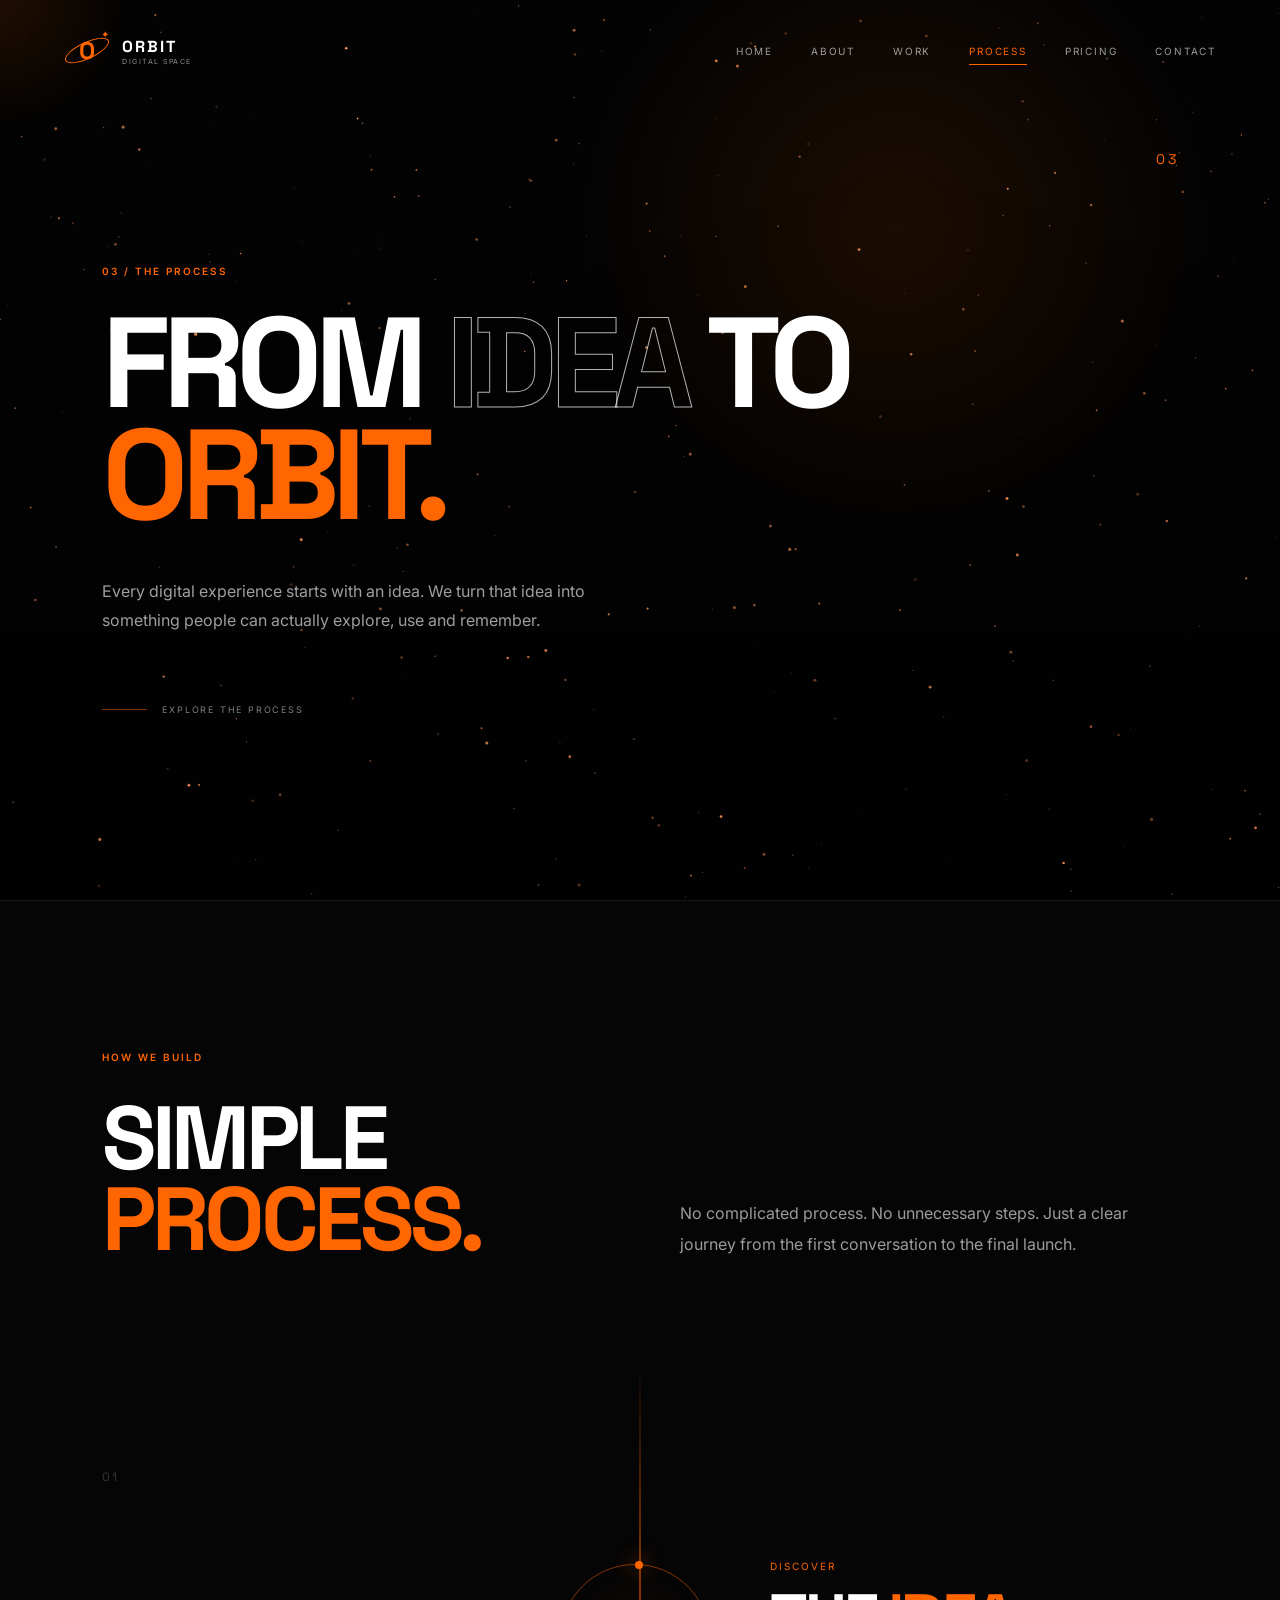
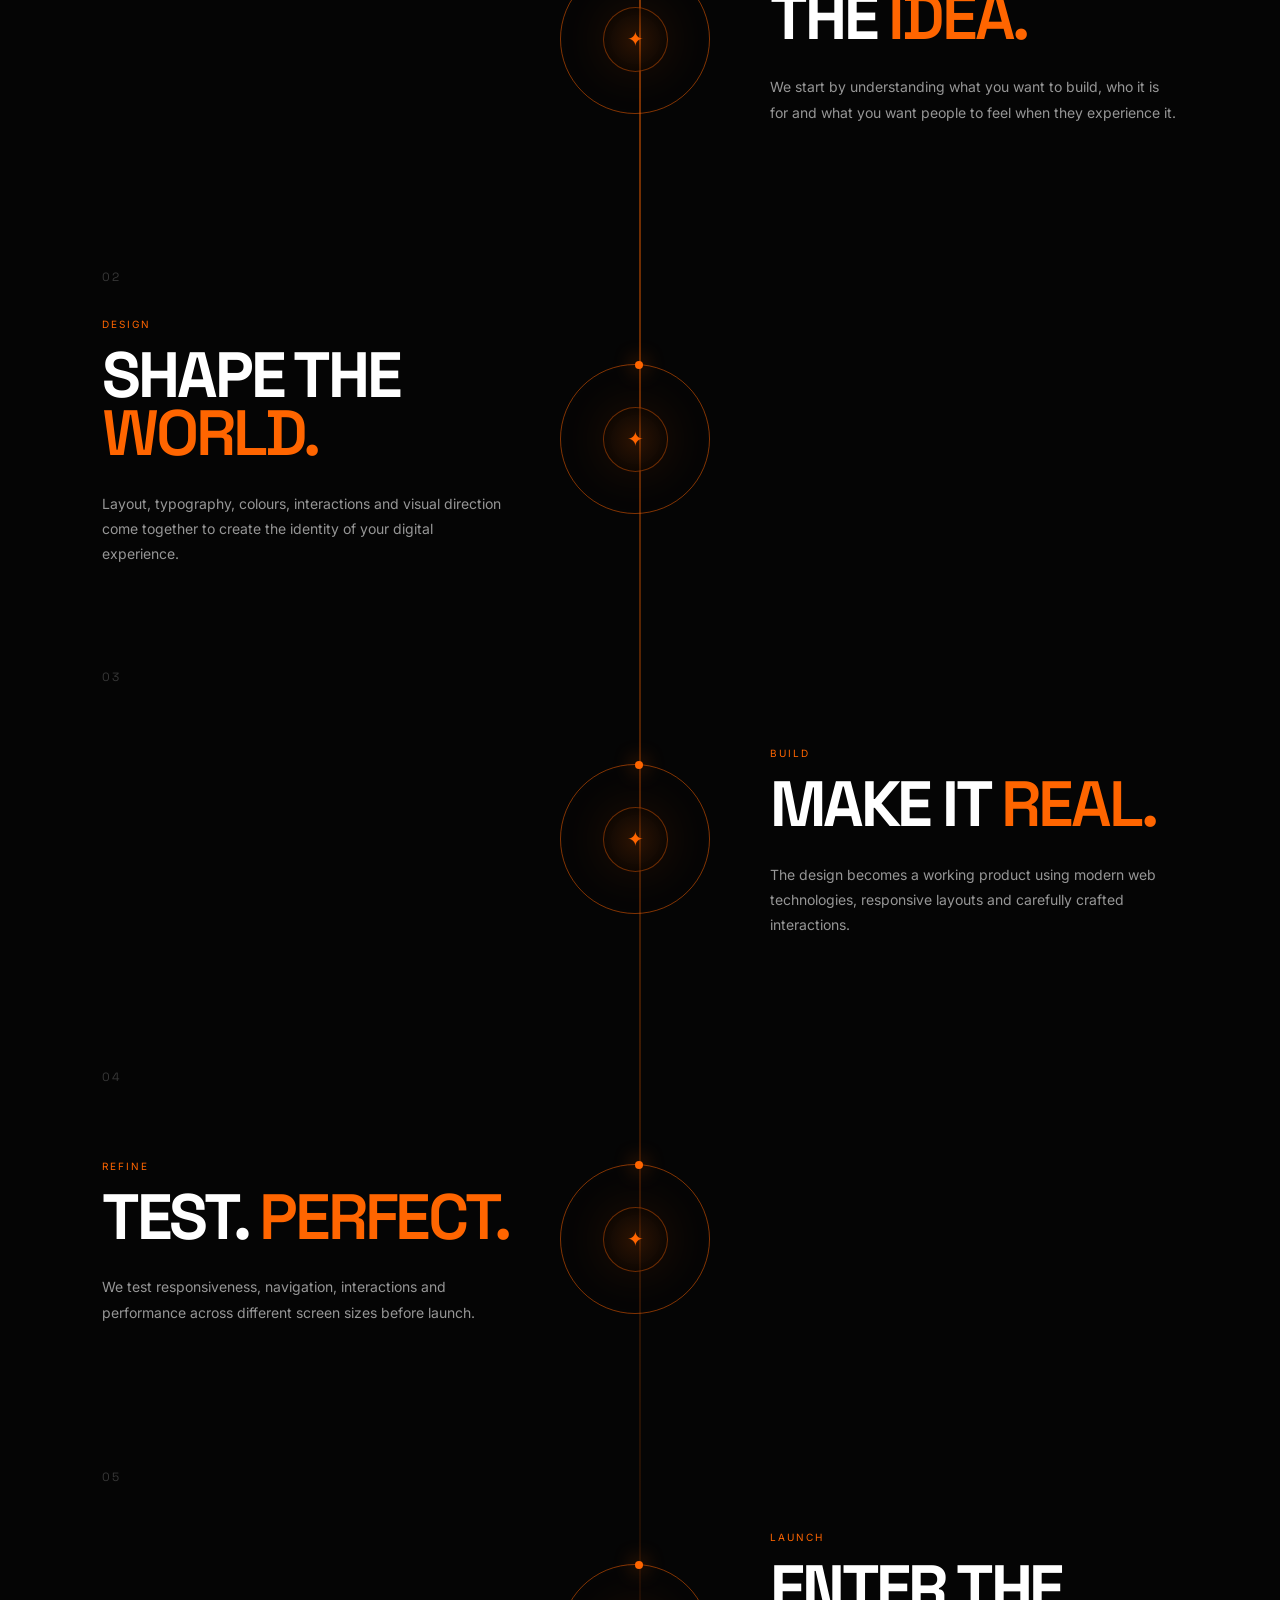
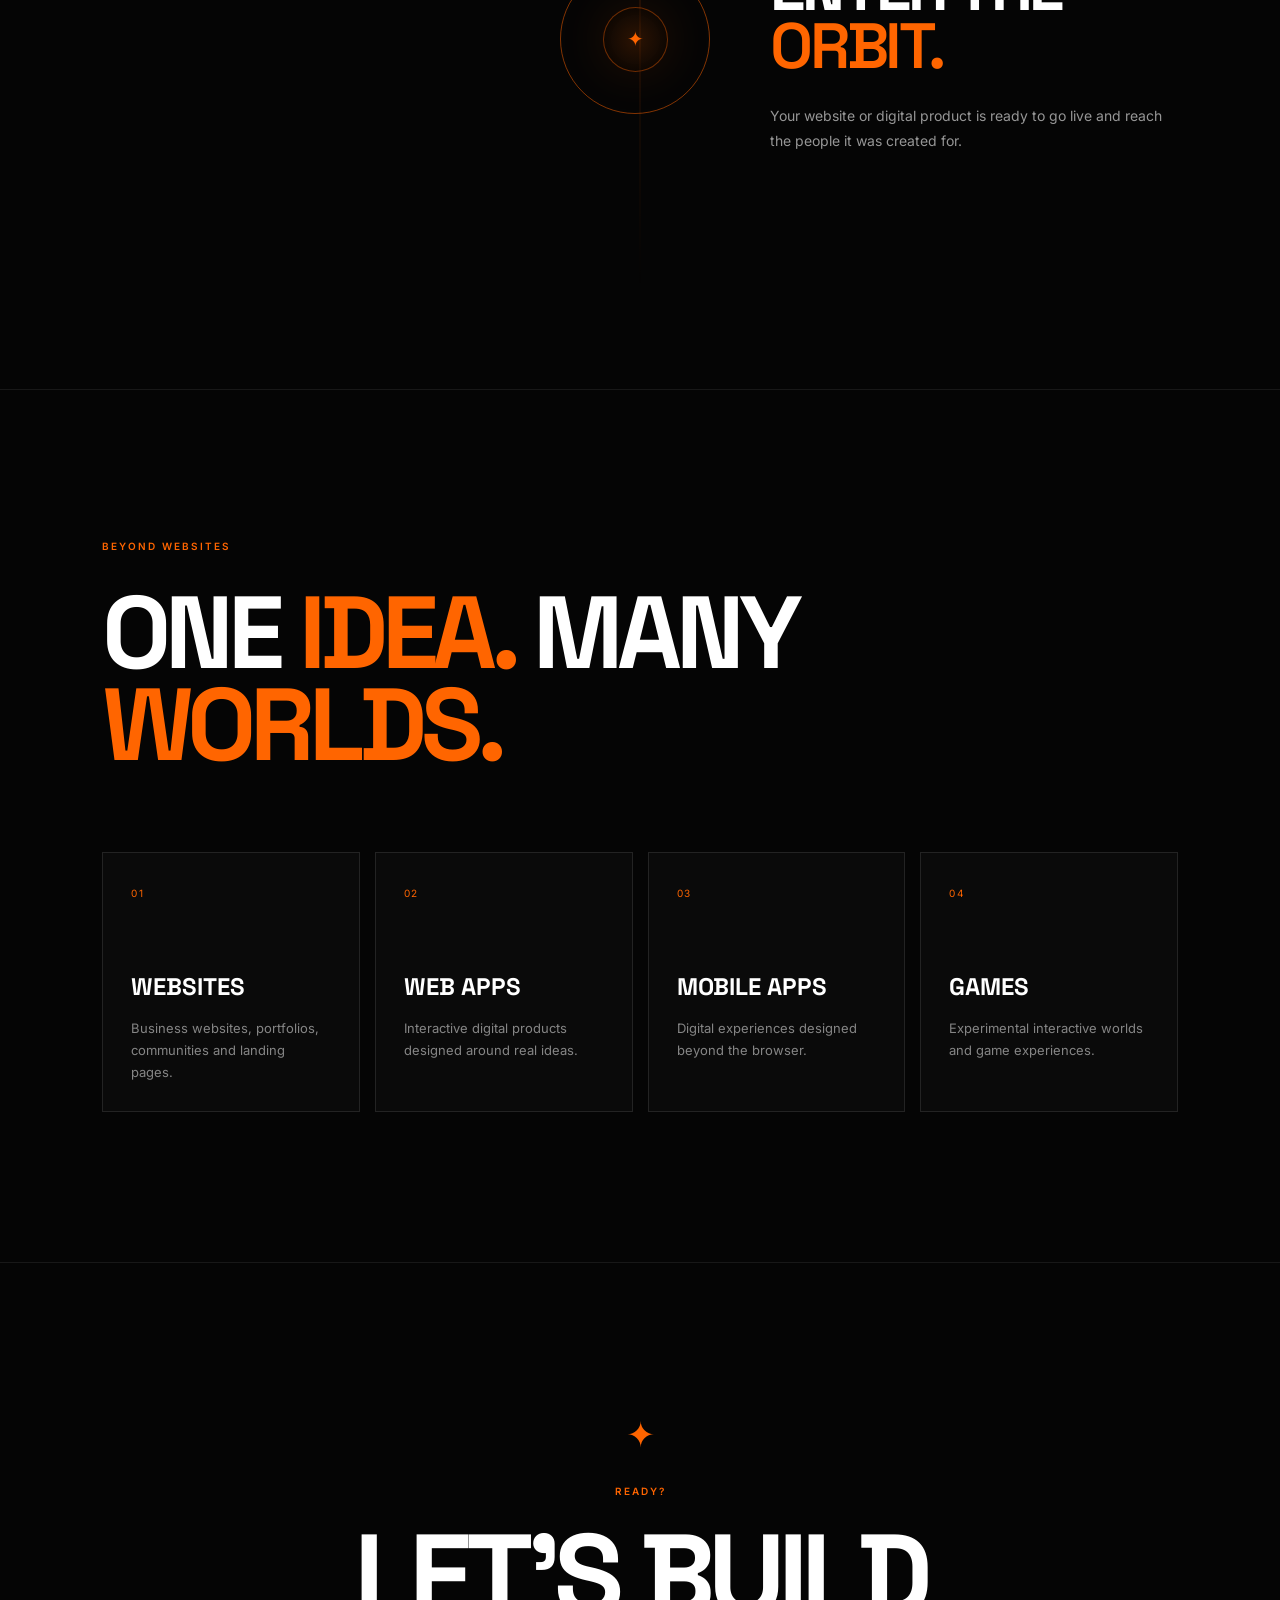
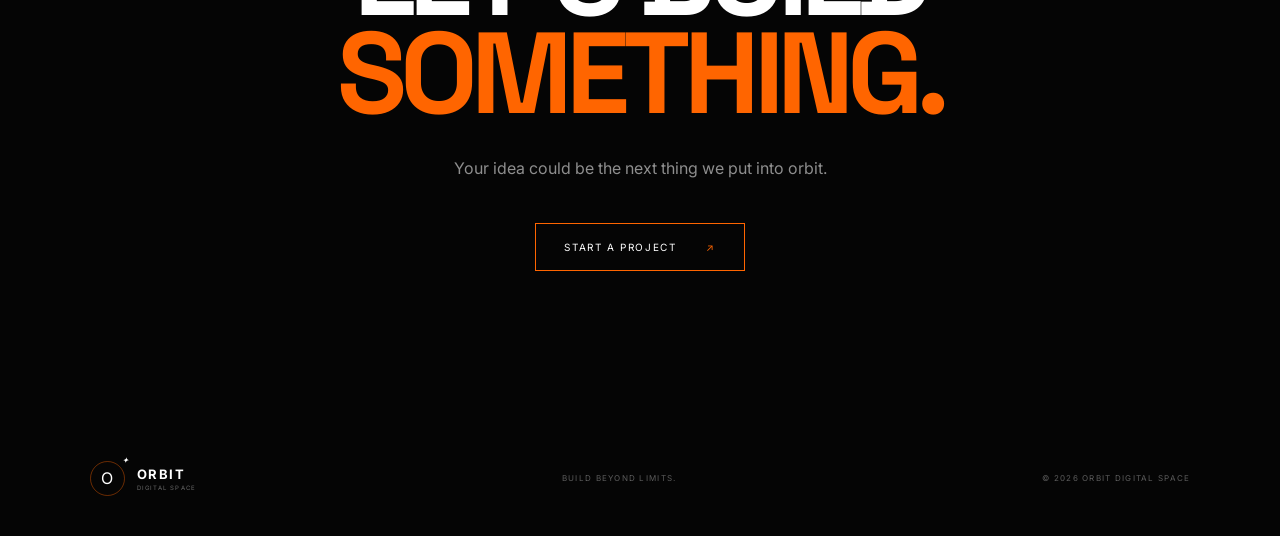
==== process.html @ d272f517 "first commit" ====
<!DOCTYPE html>
<html lang="en">

<head>

    <meta charset="UTF-8">

    <meta
        name="viewport"
        content="width=device-width, initial-scale=1.0"
    >

    <meta
        name="description"
        content="Orbit Digital Space — Our process for building websites, apps and digital experiences."
    >

    <title>Process — Orbit Digital Space</title>

    <link
        rel="preconnect"
        href="https://fonts.googleapis.com"
    >

    <link
        href="https://fonts.googleapis.com/css2?family=Inter:wght@400;500;600;700;800&family=Space+Grotesk:wght@400;500;600;700&display=swap"
        rel="stylesheet"
    >

    <link
        rel="stylesheet"
        href="css/process.css"
    >

</head>


<body>


<!-- =====================================================
     SPACE BACKGROUND
====================================================== -->

<div class="space-background">

    <video
        id="spaceVideo"
        autoplay
        muted
        loop
        playsinline
        preload="auto"
    >

        <source
            src="assets/space.mp4"
            type="video/mp4"
        >

    </video>

</div>


<div class="space-overlay"></div>

<canvas id="spaceCanvas"></canvas>

<div class="cursor-glow"></div>


<!-- =====================================================
     HEADER
====================================================== -->

<header class="header">


    <a
        href="index.html"
        class="brand"
    >

        <div class="brand-symbol">

            <span class="brand-ring"></span>

            <span class="brand-letter">
                O
            </span>

            <span class="brand-star">
                ✦
            </span>

        </div>


        <div class="brand-text">

            <strong>
                ORBIT
            </strong>

            <small>
                DIGITAL SPACE
            </small>

        </div>

    </a>


    <!-- DESKTOP NAVIGATION -->

    <nav class="desktop-nav">

        <a href="index.html">
            HOME
        </a>


        
        <a href="about.html">
            ABOUT
        </a>



        <a href="work.html">
            WORK
        </a>

        <a
            href="process.html"
            class="active"
        >
            PROCESS
        </a>

        <a href="pricing.html">
            PRICING
        </a>

        <a href="contact.html">
            CONTACT
        </a>

    </nav>


    <!-- MOBILE MENU BUTTON -->

    <button
        class="menu-button"
        id="menuButton"
        aria-label="Open navigation"
    >

        <span></span>
        <span></span>
        <span></span>

    </button>

</header>


<!-- =====================================================
     MOBILE MENU
====================================================== -->

<div
    class="menu"
    id="menu"
>


    <div class="menu-top">

        <span>
            ORBIT / NAVIGATION
        </span>

        <button
            id="menuClose"
            class="menu-close"
        >
            CLOSE ×
        </button>

    </div>


    <div class="menu-links">

        <a href="index.html">

            <span>01</span>

            HOME

            <b>↗</b>

        </a>


        <a href="work.html">

            <span>02</span>

            WORK

            <b>↗</b>

        </a>


        <a
            href="process.html"
            class="active"
        >

            <span>03</span>

            PROCESS

            <b>↗</b>

        </a>


        <a href="pricing.html">

            <span>04</span>

            PRICING

            <b>↗</b>

        </a>


        <a href="contact.html">

            <span>05</span>

            CONTACT

            <b>↗</b>

        </a>

    </div>


    <div class="menu-bottom">

        <span>
            BUILD BEYOND LIMITS.
        </span>

        <span>
            INDIA ✦ 2026
        </span>

    </div>

</div>



<!-- =====================================================
     MAIN
====================================================== -->

<main>


<!-- =====================================================
     PROCESS HERO
====================================================== -->

<section class="process-hero">


    <div class="hero-number">
        03
    </div>


    <div class="section-tag">
        03 / THE PROCESS
    </div>


    <h1>

        FROM

        <span class="outline">
            IDEA
        </span>

        TO

        <span>
            ORBIT.
        </span>

    </h1>


    <p>

        Every digital experience starts with an idea.
        We turn that idea into something people can
        actually explore, use and remember.

    </p>


    <div class="scroll-indicator">

        <span></span>

        EXPLORE THE PROCESS

    </div>


</section>



<!-- =====================================================
     PROCESS INTRO
====================================================== -->

<section class="process-intro">


    <div class="section-tag">
        HOW WE BUILD
    </div>


    <div class="intro-grid">

        <h2>

            SIMPLE
            <span>
                PROCESS.
            </span>

        </h2>


        <p>

            No complicated process.
            No unnecessary steps.

            Just a clear journey from the first
            conversation to the final launch.

        </p>

    </div>

</section>



<!-- =====================================================
     PROCESS STEPS
====================================================== -->

<section class="process-section">


    <div class="process-line"></div>


    <!-- STEP 01 -->

    <article class="process-step">


        <div class="step-number">
            01
        </div>


        <div class="step-orbit">

            <div class="orbit-ring"></div>

            <div class="orbit-core">
                ✦
            </div>

        </div>


        <div class="step-content">

            <span>
                DISCOVER
            </span>

            <h2>
                THE
                <strong>IDEA.</strong>
            </h2>

            <p>

                We start by understanding what you
                want to build, who it is for and what
                you want people to feel when they
                experience it.

            </p>

        </div>

    </article>



    <!-- STEP 02 -->

    <article class="process-step reverse">


        <div class="step-number">
            02
        </div>


        <div class="step-orbit">

            <div class="orbit-ring"></div>

            <div class="orbit-core">
                ✦
            </div>

        </div>


        <div class="step-content">

            <span>
                DESIGN
            </span>

            <h2>
                SHAPE THE
                <strong>WORLD.</strong>
            </h2>

            <p>

                Layout, typography, colours,
                interactions and visual direction
                come together to create the identity
                of your digital experience.

            </p>

        </div>

    </article>



    <!-- STEP 03 -->

    <article class="process-step">


        <div class="step-number">
            03
        </div>


        <div class="step-orbit">

            <div class="orbit-ring"></div>

            <div class="orbit-core">
                ✦
            </div>

        </div>


        <div class="step-content">

            <span>
                BUILD
            </span>

            <h2>
                MAKE IT
                <strong>REAL.</strong>
            </h2>

            <p>

                The design becomes a working product
                using modern web technologies,
                responsive layouts and carefully
                crafted interactions.

            </p>

        </div>

    </article>



    <!-- STEP 04 -->

    <article class="process-step reverse">


        <div class="step-number">
            04
        </div>


        <div class="step-orbit">

            <div class="orbit-ring"></div>

            <div class="orbit-core">
                ✦
            </div>

        </div>


        <div class="step-content">

            <span>
                REFINE
            </span>

            <h2>
                TEST.
                <strong>PERFECT.</strong>
            </h2>

            <p>

                We test responsiveness, navigation,
                interactions and performance across
                different screen sizes before launch.

            </p>

        </div>

    </article>



    <!-- STEP 05 -->

    <article class="process-step final-step">


        <div class="step-number">
            05
        </div>


        <div class="step-orbit final-orbit">

            <div class="orbit-ring"></div>

            <div class="orbit-core">
                ✦
            </div>

        </div>


        <div class="step-content">

            <span>
                LAUNCH
            </span>

            <h2>
                ENTER THE
                <strong>ORBIT.</strong>
            </h2>

            <p>

                Your website or digital product
                is ready to go live and reach the
                people it was created for.

            </p>

        </div>

    </article>

</section>



<!-- =====================================================
     DIGITAL SERVICES
====================================================== -->

<section class="services">


    <div class="section-tag">
        BEYOND WEBSITES
    </div>


    <h2>

        ONE

        <span>
            IDEA.
        </span>

        MANY

        <span>
            WORLDS.
        </span>

    </h2>


    <div class="service-grid">


        <div class="service-card">

            <span>
                01
            </span>

            <h3>
                WEBSITES
            </h3>

            <p>
                Business websites, portfolios,
                communities and landing pages.
            </p>

        </div>


        <div class="service-card">

            <span>
                02
            </span>

            <h3>
                WEB APPS
            </h3>

            <p>
                Interactive digital products
                designed around real ideas.
            </p>

        </div>


        <div class="service-card">

            <span>
                03
            </span>

            <h3>
                MOBILE APPS
            </h3>

            <p>
                Digital experiences designed
                beyond the browser.
            </p>

        </div>


        <div class="service-card">

            <span>
                04
            </span>

            <h3>
                GAMES
            </h3>

            <p>
                Experimental interactive worlds
                and game experiences.
            </p>

        </div>

    </div>

</section>



<!-- =====================================================
     FINAL CTA
====================================================== -->

<section class="process-cta">


    <div class="cta-star">
        ✦
    </div>


    <div class="section-tag">
        READY?
    </div>


    <h2>

        LET'S BUILD

        <span>
            SOMETHING.
        </span>

    </h2>


    <p>
        Your idea could be the next thing we put into orbit.
    </p>


    <a
        href="contact.html"
        class="cta-button"
    >

        START A PROJECT

        <span>↗</span>

    </a>

</section>


</main>




<!-- =====================================================
     FOOTER
====================================================== -->

<footer>

    <div class="footer-brand">

        <div class="footer-symbol">

            <span>
                O
            </span>

            <i>
                ✦
            </i>

        </div>


        <div>

            <strong>
                ORBIT
            </strong>

            <small>
                DIGITAL SPACE
            </small>

        </div>

    </div>


    <p>
        BUILD BEYOND LIMITS.
    </p>


    <span>
        © 2026 ORBIT DIGITAL SPACE
    </span>

</footer>



<script src="js/process.js"></script>

</body>

</html>
---- css/process.css ----
/* =========================================================
   ORBIT DIGITAL SPACE
   PROCESS PAGE
========================================================= */

* {
    margin: 0;
    padding: 0;
    box-sizing: border-box;
}


html {
    scroll-behavior: smooth;
}


body {
    background: #050505;
    color: #ffffff;

    font-family: "Inter", sans-serif;

    overflow-x: hidden;
}


a {
    color: inherit;
    text-decoration: none;
}


button {
    font-family: inherit;
}


/* =========================================================
   SPACE BACKGROUND
========================================================= */

.space-background {
    position: fixed;
    inset: 0;

    z-index: -10;

    overflow: hidden;

    background: #050505;
}


.space-background video {
    width: 100%;
    height: 100%;

    object-fit: cover;

    opacity: .42;

    filter:
        brightness(.45)
        contrast(1.15)
        saturate(.8);
}


.space-overlay {
    position: fixed;
    inset: 0;

    z-index: -9;

    pointer-events: none;

    background:
        radial-gradient(
            circle at 70% 25%,
            rgba(255,101,0,.10),
            transparent 28%
        ),
        linear-gradient(
            180deg,
            rgba(0,0,0,.25),
            rgba(0,0,0,.75)
        );
}


#spaceCanvas {
    position: fixed;
    inset: 0;

    width: 100%;
    height: 100%;

    z-index: -8;

    pointer-events: none;
}


.cursor-glow {
    position: fixed;

    width: 280px;
    height: 280px;

    border-radius: 50%;

    background:
        radial-gradient(
            circle,
            rgba(255,101,0,.12),
            transparent 65%
        );

    pointer-events: none;

    transform: translate(-50%, -50%);

    z-index: -5;

    filter: blur(10px);
}


/* =========================================================
   HEADER
========================================================= */

.header {
    position: fixed;

    top: 0;
    left: 0;

    width: 100%;

    padding: 28px 5vw;

    display: flex;
    align-items: center;
    justify-content: space-between;

    z-index: 100;

    transition: .4s;
}


.brand {
    display: flex;
    align-items: center;

    gap: 13px;
}


.brand-symbol {
    position: relative;

    width: 45px;
    height: 45px;

    display: grid;
    place-items: center;
}


.brand-letter {
    font-family: "Space Grotesk";

    font-size: 24px;
    font-weight: 700;

    color: #ff6500;

    z-index: 2;
}


.brand-ring {
    position: absolute;

    width: 48px;
    height: 17px;

    border: 1px solid #ff6500;

    border-radius: 50%;

    transform: rotate(-25deg);
}


.brand-star {
    position: absolute;

    top: 0;
    right: 0;

    color: #ff6500;

    font-size: 10px;
}


.brand-text {
    display: flex;
    flex-direction: column;
}


.brand-text strong {
    font-family: "Space Grotesk";

    font-size: 16px;

    letter-spacing: .12em;
}


.brand-text small {
    font-size: 7px;

    letter-spacing: .22em;

    opacity: .55;
}


/* =========================================================
   DESKTOP NAV
========================================================= */

.desktop-nav {
    display: flex;

    align-items: center;

    gap: 38px;
}


.desktop-nav a {
    position: relative;

    font-size: 10px;

    letter-spacing: .18em;

    opacity: .6;

    transition: .3s;
}


.desktop-nav a::after {
    content: "";

    position: absolute;

    left: 0;
    bottom: -8px;

    width: 0;
    height: 1px;

    background: #ff6500;

    transition: .3s;
}


.desktop-nav a:hover,
.desktop-nav a.active {
    color: #ff6500;

    opacity: 1;
}


.desktop-nav a:hover::after,
.desktop-nav a.active::after {
    width: 100%;
}


/* =========================================================
   MOBILE MENU BUTTON
========================================================= */

.menu-button {
    display: none;

    width: 50px;
    height: 50px;

    border: 1px solid rgba(255,255,255,.18);

    background: rgba(0,0,0,.25);

    border-radius: 50%;

    flex-direction: column;

    align-items: center;
    justify-content: center;

    gap: 5px;

    cursor: pointer;

    transition: .3s;
}


.menu-button:hover {
    border-color: #ff6500;

    transform: rotate(8deg);
}


.menu-button span {
    width: 17px;
    height: 1px;

    background: white;
}


/* =========================================================
   MOBILE MENU
========================================================= */

.menu {
    position: fixed;

    inset: 0;

    background:
        radial-gradient(
            circle at 80% 30%,
            rgba(255,101,0,.14),
            transparent 35%
        ),
        #070707;

    z-index: 200;

    padding: 35px 5vw;

    transform: translateY(-105%);

    transition:
        transform .7s cubic-bezier(.16,1,.3,1);

    display: flex;

    flex-direction: column;
}


.menu.open {
    transform: translateY(0);
}


.menu-top {
    display: flex;

    justify-content: space-between;

    font-size: 10px;

    letter-spacing: .2em;

    opacity: .65;
}


.menu-close {
    border: 0;

    background: none;

    color: white;

    cursor: pointer;

    font-size: 11px;

    letter-spacing: .15em;
}


.menu-links {
    flex: 1;

    display: flex;

    flex-direction: column;

    justify-content: center;

    max-width: 900px;

    width: 100%;

    margin: auto;
}


.menu-links a {
    display: grid;

    grid-template-columns:
        60px 1fr 30px;

    align-items: center;

    padding: 20px 0;

    border-bottom:
        1px solid rgba(255,255,255,.1);

    font-family: "Space Grotesk";

    font-size: clamp(32px, 6vw, 70px);

    font-weight: 600;

    transition: .35s;
}


.menu-links a span {
    font-size: 11px;

    opacity: .4;
}


.menu-links a b {
    color: #ff6500;

    font-size: 22px;
}


.menu-links a:hover,
.menu-links a.active {
    color: #ff6500;

    padding-left: 18px;
}


.menu-bottom {
    display: flex;

    justify-content: space-between;

    font-size: 9px;

    letter-spacing: .18em;

    opacity: .45;
}


/* =========================================================
   GENERAL
========================================================= */

.section-tag {
    color: #ff6500;

    font-size: 10px;

    letter-spacing: .2em;

    font-weight: 600;
}


.outline {
    color: transparent;

    -webkit-text-stroke:
        1px rgba(255,255,255,.7);
}


/* =========================================================
   PROCESS HERO
========================================================= */

.process-hero {
    min-height: 100vh;

    padding:
        180px 8vw
        100px;

    display: flex;

    flex-direction: column;

    justify-content: center;

    position: relative;
}


.hero-number {
    position: absolute;

    top: 150px;
    right: 8vw;

    font-family: "Space Grotesk";

    font-size: 14px;

    color: #ff6500;

    letter-spacing: .15em;
}


.process-hero h1 {
    max-width: 1000px;

    margin-top: 30px;

    font-family: "Space Grotesk";

    font-size: clamp(
        55px,
        10vw,
        150px
    );

    line-height: .88;

    letter-spacing: -.06em;
}


.process-hero h1 span:last-child {
    color: #ff6500;
}


.process-hero p {
    max-width: 550px;

    margin-top: 45px;

    font-size: 16px;

    line-height: 1.8;

    color: rgba(255,255,255,.62);
}


.scroll-indicator {
    display: flex;

    align-items: center;

    gap: 15px;

    margin-top: 70px;

    font-size: 9px;

    letter-spacing: .2em;

    opacity: .5;
}


.scroll-indicator span {
    width: 45px;

    height: 1px;

    background: #ff6500;
}


/* =========================================================
   INTRO
========================================================= */

.process-intro {
    padding:
        150px 8vw
        100px;

    border-top:
        1px solid rgba(255,255,255,.08);
}


.intro-grid {
    display: grid;

    grid-template-columns: 1fr 1fr;

    gap: 80px;

    margin-top: 35px;
}


.intro-grid h2 {
    font-family: "Space Grotesk";

    font-size: clamp(
        50px,
        7vw,
        100px
    );

    line-height: .9;

    letter-spacing: -.05em;
}


.intro-grid h2 span {
    color: #ff6500;
}


.intro-grid p {
    max-width: 480px;

    align-self: end;

    color: rgba(255,255,255,.6);

    font-size: 16px;

    line-height: 1.9;
}


/* =========================================================
   PROCESS STEPS
========================================================= */

.process-section {
    position: relative;

    padding:
        80px 8vw
        150px;
}


.process-line {
    position: absolute;

    left: 50%;

    top: 0;
    bottom: 100px;

    width: 1px;

    background:
        linear-gradient(
            180deg,
            transparent,
            #ff6500 10%,
            rgba(255,101,0,.15) 90%,
            transparent
        );

    transform: translateX(-50%);
}


.process-step {
    position: relative;

    min-height: 400px;

    display: grid;

    grid-template-columns:
        1fr 160px 1fr;

    align-items: center;

    gap: 50px;

    max-width: 1200px;

    margin: auto;

    padding: 60px 0;
}


.step-number {
    position: absolute;

    top: 30px;
    left: 0;

    color: rgba(255,255,255,.2);

    font-family: "Space Grotesk";

    font-size: 12px;

    letter-spacing: .15em;
}


.step-orbit {
    grid-column: 2;

    grid-row: 1;

    width: 150px;
    height: 150px;

    border-radius: 50%;

    position: relative;

    display: grid;

    place-items: center;
}


.orbit-ring {
    position: absolute;

    inset: 0;

    border: 1px solid
        rgba(255,101,0,.5);

    border-radius: 50%;

    animation:
        orbitRotate 12s linear infinite;
}


.orbit-ring::before {
    content: "";

    position: absolute;

    width: 8px;
    height: 8px;

    background: #ff6500;

    border-radius: 50%;

    top: -4px;
    left: 50%;

    box-shadow:
        0 0 20px #ff6500;
}


.orbit-core {
    width: 65px;
    height: 65px;

    border-radius: 50%;

    display: grid;

    place-items: center;

    color: #ff6500;

    border:
        1px solid rgba(255,101,0,.4);

    background:
        radial-gradient(
            circle,
            rgba(255,101,0,.16),
            rgba(0,0,0,.6)
        );

    box-shadow:
        0 0 50px rgba(255,101,0,.12);

    font-size: 20px;
}


.step-content {
    grid-column: 3;
}


.process-step.reverse .step-content {
    grid-column: 1;

    grid-row: 1;
}


.step-content > span {
    color: #ff6500;

    font-size: 10px;

    letter-spacing: .2em;
}


.step-content h2 {
    margin-top: 15px;

    font-family: "Space Grotesk";

    font-size: clamp(
        42px,
        5vw,
        72px
    );

    line-height: .9;

    letter-spacing: -.05em;
}


.step-content h2 strong {
    color: #ff6500;

    font-weight: 600;
}


.step-content p {
    max-width: 440px;

    margin-top: 28px;

    color: rgba(255,255,255,.58);

    line-height: 1.8;

    font-size: 14px;
}


@keyframes orbitRotate {

    from {
        transform: rotate(0deg);
    }

    to {
        transform: rotate(360deg);
    }

}


/* =========================================================
   SERVICES
========================================================= */

.services {
    padding:
        150px 8vw;

    border-top:
        1px solid rgba(255,255,255,.08);
}


.services h2 {
    max-width: 1000px;

    margin-top: 35px;

    font-family: "Space Grotesk";

    font-size: clamp(
        55px,
        8vw,
        110px
    );

    line-height: .9;

    letter-spacing: -.06em;
}


.services h2 span {
    color: #ff6500;
}


.service-grid {
    display: grid;

    grid-template-columns:
        repeat(4, 1fr);

    gap: 15px;

    margin-top: 80px;
}


.service-card {
    min-height: 260px;

    padding: 28px;

    border:
        1px solid rgba(255,255,255,.1);

    background:
        rgba(255,255,255,.025);

    transition: .4s;
}


.service-card:hover {
    transform: translateY(-8px);

    border-color:
        rgba(255,101,0,.5);

    background:
        rgba(255,101,0,.05);
}


.service-card > span {
    color: #ff6500;

    font-size: 10px;

    letter-spacing: .15em;
}


.service-card h3 {
    margin-top: 70px;

    font-family: "Space Grotesk";

    font-size: 24px;
}


.service-card p {
    margin-top: 15px;

    font-size: 13px;

    line-height: 1.7;

    color: rgba(255,255,255,.5);
}


/* =========================================================
   CTA
========================================================= */

.process-cta {
    min-height: 75vh;

    padding: 150px 8vw;

    display: flex;

    flex-direction: column;

    align-items: center;

    justify-content: center;

    text-align: center;

    position: relative;

    border-top:
        1px solid rgba(255,255,255,.08);
}


.cta-star {
    color: #ff6500;

    font-size: 35px;

    margin-bottom: 30px;

    animation:
        floatStar 3s ease-in-out infinite;
}


.process-cta h2 {
    margin-top: 30px;

    font-family: "Space Grotesk";

    font-size: clamp(
        55px,
        9vw,
        130px
    );

    line-height: .85;

    letter-spacing: -.06em;
}


.process-cta h2 span {
    display: block;

    color: #ff6500;
}


.process-cta p {
    margin-top: 35px;

    color: rgba(255,255,255,.55);
}


.cta-button {
    margin-top: 45px;

    padding: 17px 28px;

    border: 1px solid #ff6500;

    color: white;

    font-size: 10px;

    letter-spacing: .16em;

    transition: .35s;
}


.cta-button span {
    margin-left: 25px;

    color: #ff6500;
}


.cta-button:hover {
    background: #ff6500;

    color: #050505;

    box-shadow:
        0 0 35px rgba(255,101,0,.25);
}


@keyframes floatStar {

    0%,
    100% {
        transform: translateY(0);
    }

    50% {
        transform: translateY(-12px);
    }

}

/* =========================================================
   FOOTER
========================================================= */

footer {

    position: relative;

    z-index: 10;

    padding: 40px 7vw;

    display: flex;

    align-items: center;

    justify-content: space-between;

    gap: 30px;

    border-top: 1px solid var(--line);

    background: #050505;

}


.footer-brand {

    display: flex;

    align-items: center;

    gap: 12px;

}


.footer-symbol {

    position: relative;

    width: 35px;
    height: 35px;

    display: grid;

    place-items: center;

    border: 1px solid rgba(255,101,0,.4);

    border-radius: 50%;

}


.footer-symbol span {

    color: var(--orange);

    font-family: var(--display);

}


.footer-symbol i {

    position: absolute;

    right: -5px;
    top: -7px;

    color: var(--orange);

    font-size: 8px;

}


.footer-brand strong {

    display: block;

    font-family: var(--display);

    font-size: 13px;

    letter-spacing: .12em;

}


.footer-brand small {

    display: block;

    margin-top: 2px;

    font-size: 6px;

    letter-spacing: .2em;

    color: rgba(255,255,255,.4);

}


footer p,
footer > span {

    color: rgba(255,255,255,.35);

    font-size: 8px;

    letter-spacing: .16em;

}





/* =========================================================
   MOBILE
========================================================= */

@media (max-width: 900px) {

    .header {
        padding: 20px 6vw;
    }


    .desktop-nav {
        display: none;
    }


    .menu-button {
        display: flex;
    }


    .process-hero {
        padding:
            150px 7vw
            80px;
    }


    .hero-number {
        top: 120px;

        right: 7vw;
    }


    .process-hero h1 {
        font-size:
            clamp(55px, 15vw, 100px);
    }


    .process-intro {
        padding:
            100px 7vw;
    }


    .intro-grid {
        grid-template-columns: 1fr;

        gap: 35px;
    }


    .process-section {
        padding:
            50px 7vw
            100px;
    }


    .process-line {
        left: 35px;
    }


    .process-step,
    .process-step.reverse {
        display: grid;

        grid-template-columns:
            70px 1fr;

        gap: 25px;

        min-height: 350px;

        padding: 50px 0;
    }


    .step-number {
        position: static;

        grid-column: 1;

        grid-row: 1;

        align-self: start;
    }


    .step-orbit {
        grid-column: 2;

        grid-row: 1;

        width: 100px;
        height: 100px;

        margin-bottom: 20px;
    }


    .orbit-core {
        width: 45px;
        height: 45px;

        font-size: 15px;
    }


    .step-content,
    .process-step.reverse .step-content {
        grid-column: 2;

        grid-row: 2;
    }


    .step-content h2 {
        font-size:
            clamp(38px, 10vw, 60px);
    }


    .services {
        padding:
            100px 7vw;
    }


    .service-grid {
        grid-template-columns:
            repeat(2, 1fr);

        gap: 10px;

        margin-top: 50px;
    }


    .service-card {
        min-height: 230px;

        padding: 22px;
    }


    .service-card h3 {
        margin-top: 45px;
    }


    .process-cta {
        min-height: 65vh;

        padding:
            100px 7vw;
    }


    footer {
        flex-direction: column;

        gap: 20px;

        text-align: center;
    }

}


@media (max-width: 550px) {

    .brand-text small {
        font-size: 6px;
    }


    .brand-text strong {
        font-size: 14px;
    }


    .brand-symbol {
        width: 38px;
        height: 38px;
    }


    .brand-ring {
        width: 42px;
    }


    .process-hero {
        min-height: 90vh;
    }


    .process-hero p {
        font-size: 14px;
    }


    .process-line {
        left: 29px;
    }


    .process-step,
    .process-step.reverse {
        grid-template-columns:
            45px 1fr;

        gap: 15px;
    }


    .step-orbit {
        width: 75px;
        height: 75px;
    }


    .orbit-core {
        width: 36px;
        height: 36px;

        font-size: 12px;
    }


    .step-content h2 {
        font-size: 38px;
    }


    .step-content p {
        font-size: 13px;
    }


    .service-grid {
        grid-template-columns: 1fr;
    }


    .service-card {
        min-height: auto;

        padding: 25px;
    }


    .service-card h3 {
        margin-top: 35px;
    }


    .menu {
        padding:
            25px 6vw;
    }


    .menu-links a {
        grid-template-columns:
            40px 1fr 25px;

        font-size:
            clamp(30px, 11vw, 55px);

        padding: 16px 0;
    }


    .menu-bottom {
        font-size: 7px;
    }

}
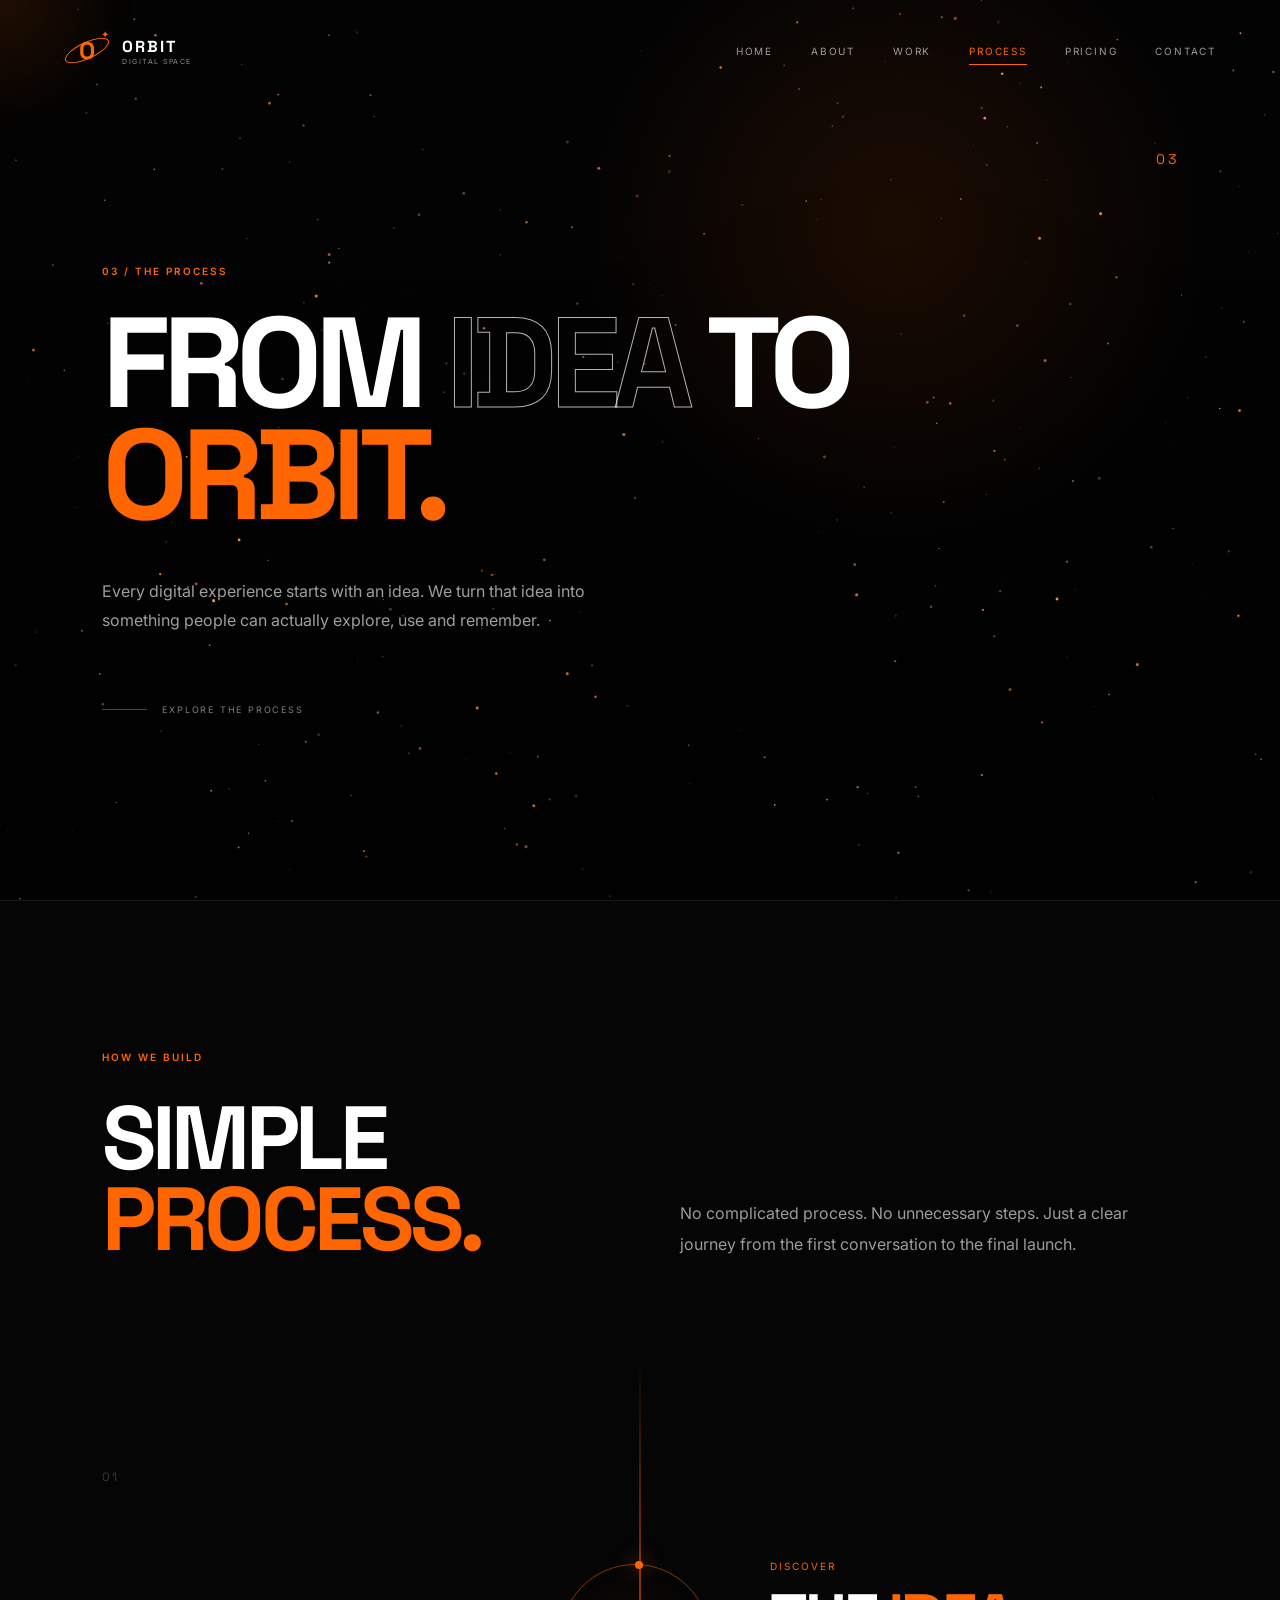
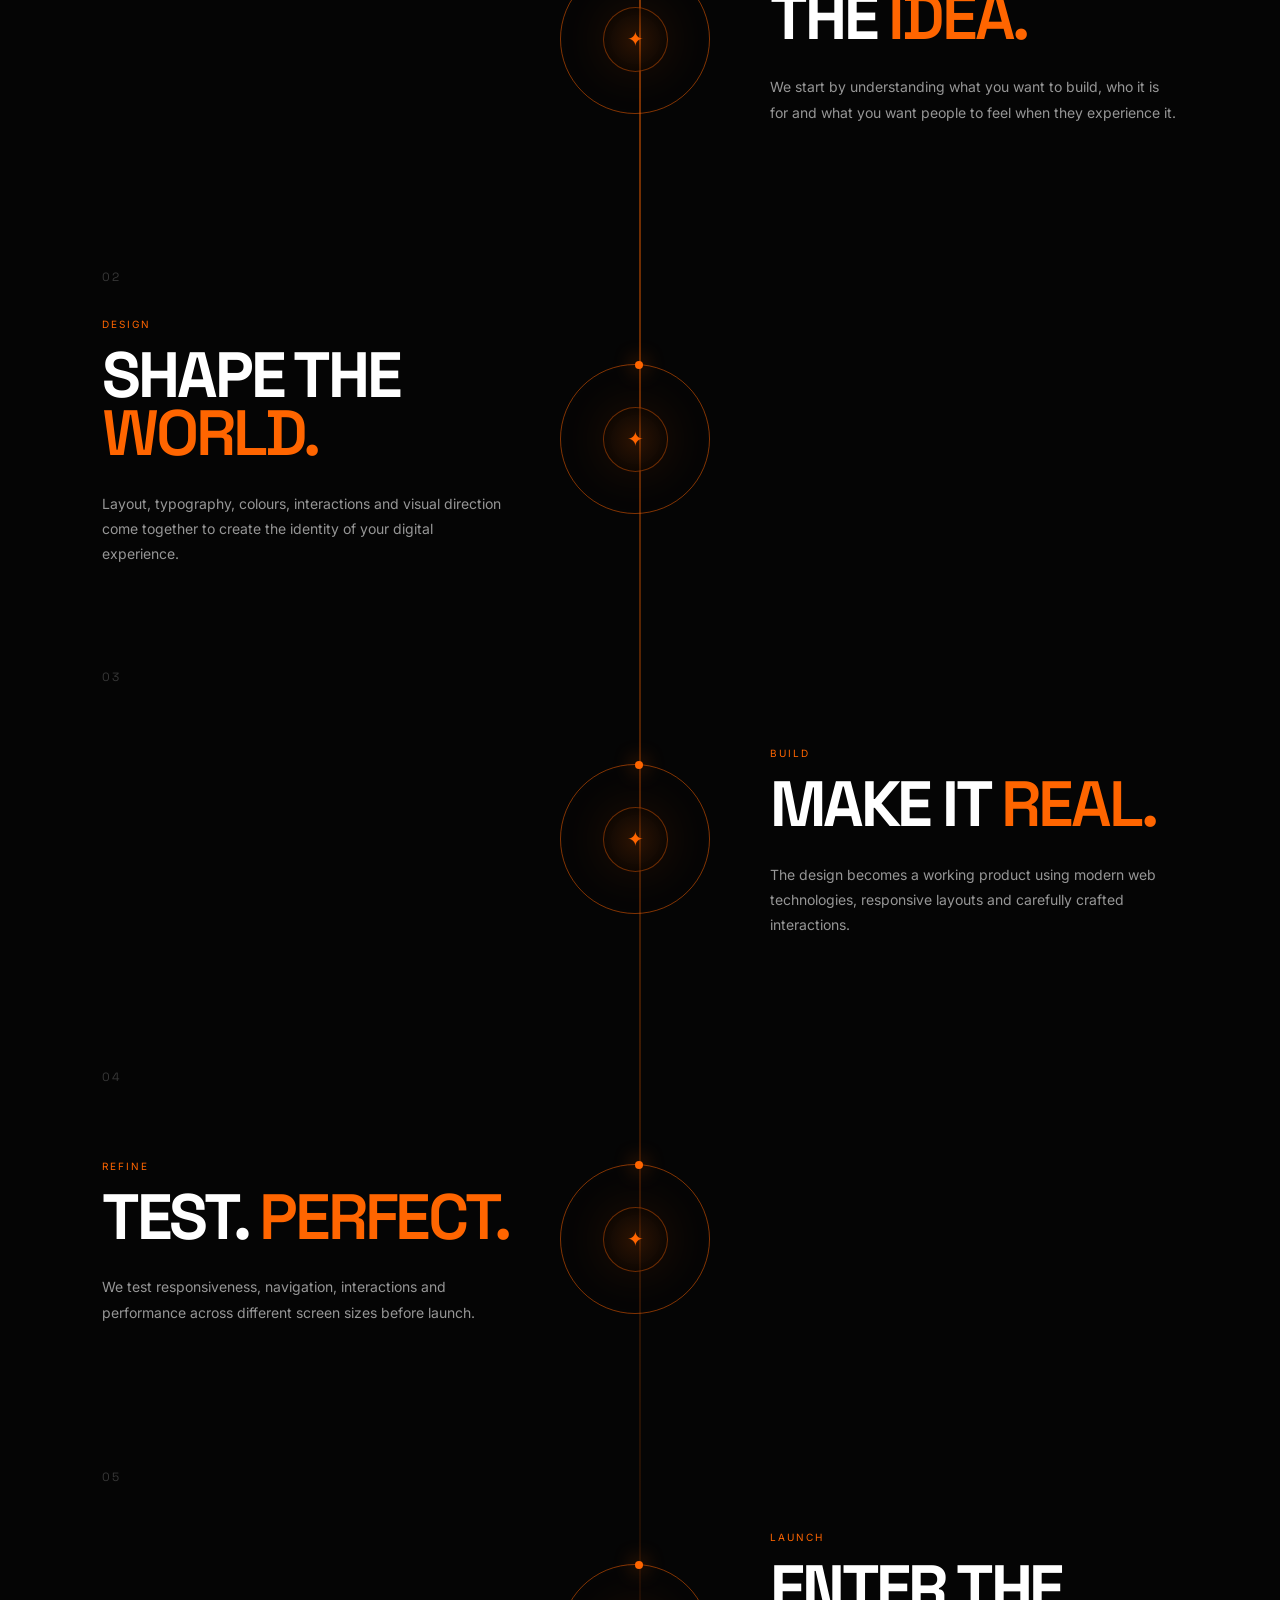
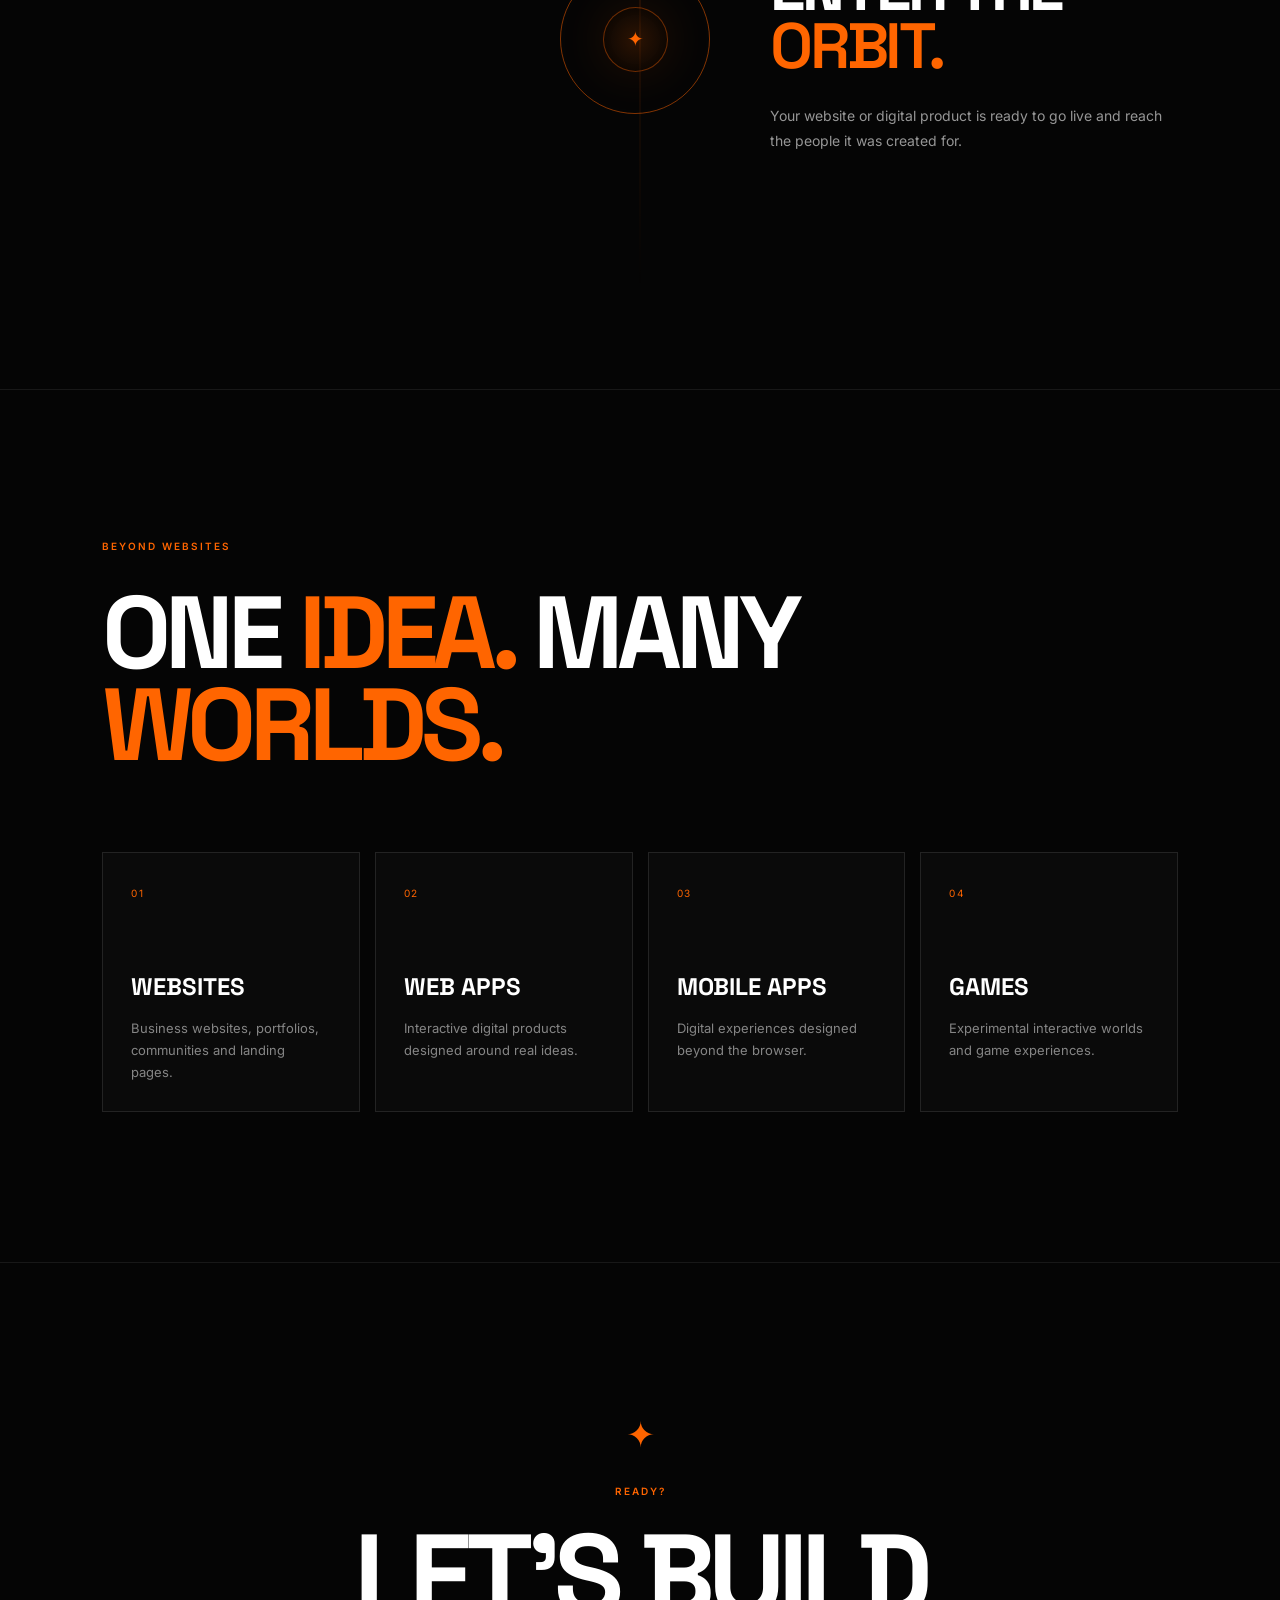
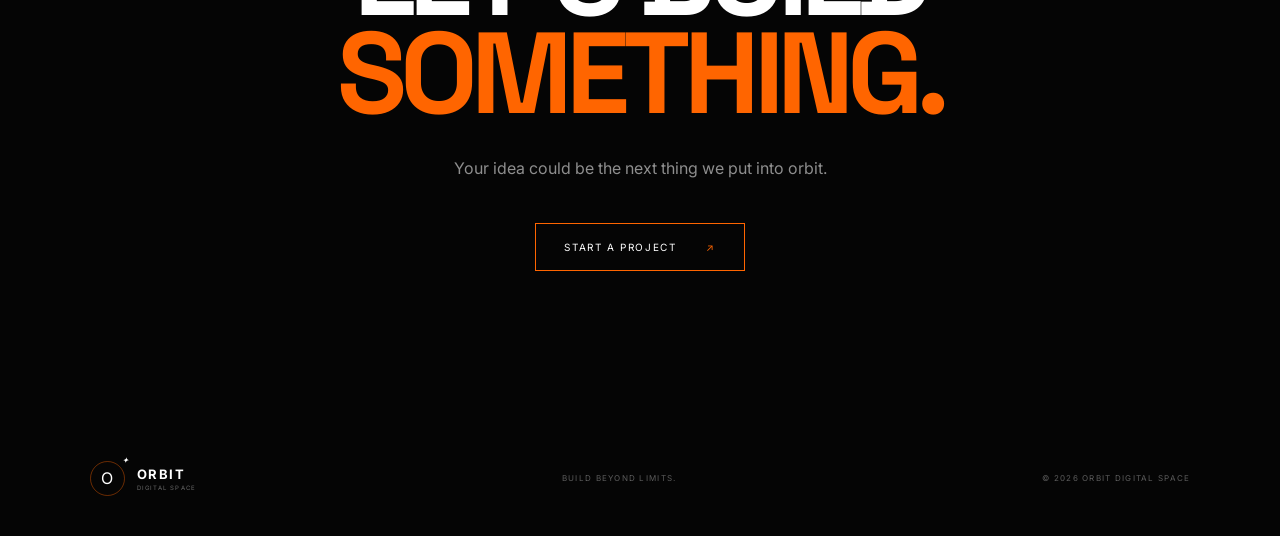
==== commit e4297219: "Update process.html" ====
--- a/process.html
+++ b/process.html
@@ -205,10 +205,20 @@
 
         </a>
 
+         <a href="about.html">
+
+            <span>02</span>
+
+            ABOUT
+
+            <b>↗</b>
+
+        </a>
+
 
         <a href="work.html">
 
-            <span>02</span>
+            <span>03</span>
 
             WORK
 
@@ -222,7 +232,7 @@
             class="active"
         >
 
-            <span>03</span>
+            <span>04</span>
 
             PROCESS
 
@@ -233,7 +243,7 @@
 
         <a href="pricing.html">
 
-            <span>04</span>
+            <span>05</span>
 
             PRICING
 
@@ -244,7 +254,7 @@
 
         <a href="contact.html">
 
-            <span>05</span>
+            <span>06</span>
 
             CONTACT
 
@@ -833,4 +843,4 @@
 
 </body>
 
-</html>+</html>
